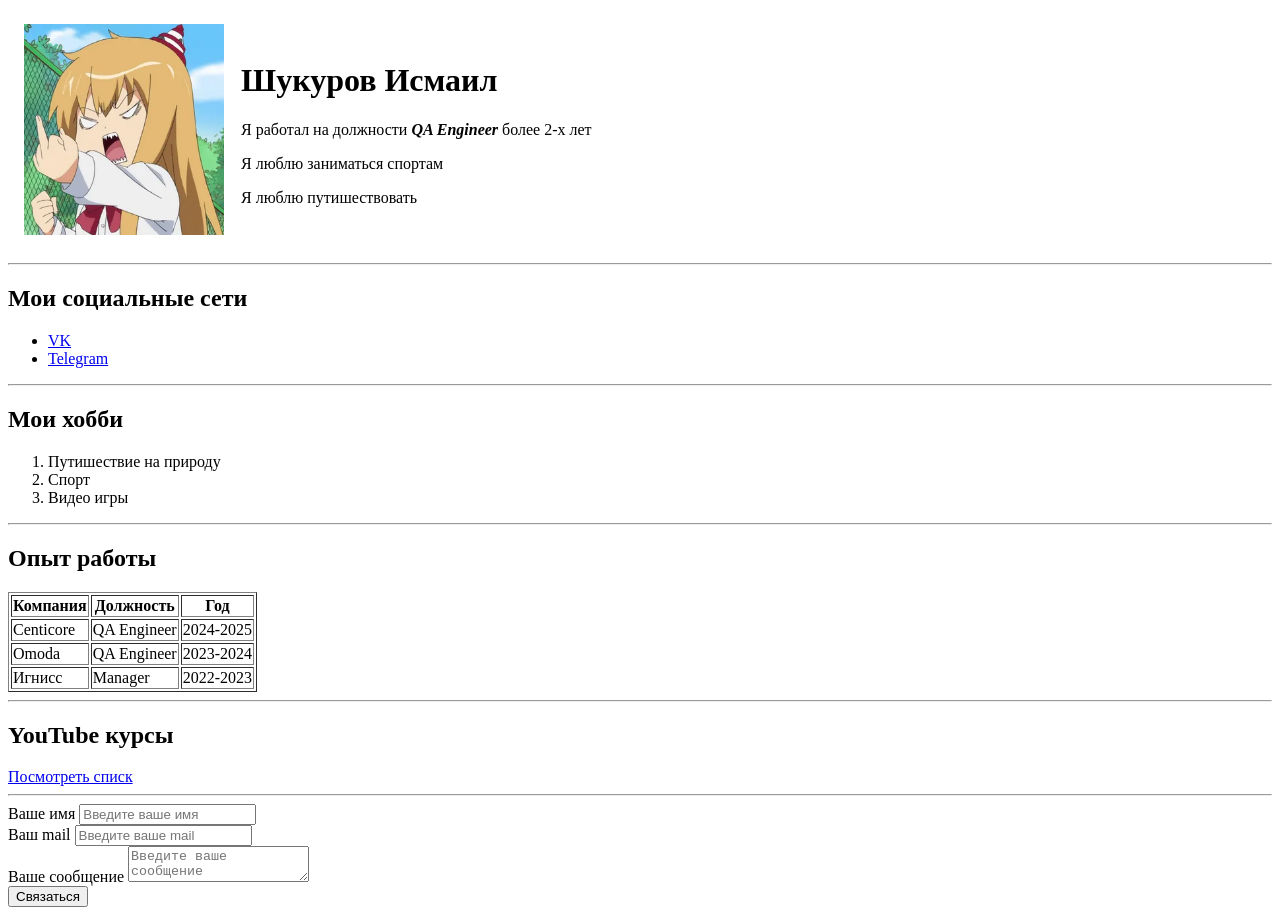
==== index.html @ 96632340 "Creqte CV" ====
<!DOCTYPE html>
<html>
    <head>
        <meta charset="UTF-8">
        <title>Shukurov CV</title>
    </head>
    <body>
      <table cellspacing="15">
        <tr>
          <td><img src="i.webp" width="200" alt="Проблемы с возпроизведением картинки"></td>
          <td>
            <h1>Шукуров Исмаил</h1>
            <p>Я работал на должности <em><strong>QA Engineer</strong></em> более 2-х лет</p>
            <p>Я люблю заниматься спортам</p>
            <p>Я люблю путишествовать</p></td>
        </tr>
      </table>
      <hr>
      <h2>Мои социальные сети</h2>
      <ul type="disc">
        <li><a target="_blank" href="https://vk.com/13veter13">VK</a></li>
        <li><a target="_blank" href="https://t.me/ismail_1313">Telegram</a></li>
      </ul>
      <hr>
      <h2>Мои хобби</h2>
      <ol>
        <li>Путишествие на природу</li>
        <li>Спорт</li>
        <li>Видео игры</li>
      </ol>
      <hr>
      <h2>Опыт работы</h2>
      <table border="1">
        <tr>
          <th>Компания</th>
          <th>Должность</th>
          <th>Год</th>
        </tr>
        <tr>
          <td>Centicore</td>
          <td>QA Engineer</td>
          <td>2024-2025</td>
        </tr>
        <tr>
          <td>Omoda</td>
          <td>QA Engineer</td>
          <td>2023-2024</td>
        </tr>
        <tr>
          <td>Игнисс</td>
          <td>Manager</td>
          <td>2022-2023</td>
        </tr>
      </table>
      
      <hr>
      <h2>YouTube курсы</h2>
      <a href="youtube.html">Посмотреть списк</a>
      <hr>
      <form action="/2024/Попытка_2/index.html">
        <label for="Name">Ваше имя</label>
        <input type="text" id="Name" placeholder="Введите ваше имя">
        <br>
        <label for="mail">Ваш mail</label>
        <input type="text" id="mail" placeholder="Введите ваше mail">
        <br>
        <label for="description">Ваше сообщение</label>
        <textarea id="description" placeholder="Введите ваше сообщение"></textarea>
        <br>
        <input type="submit" value="Связаться">
        
      </form>
    </body>
</html>
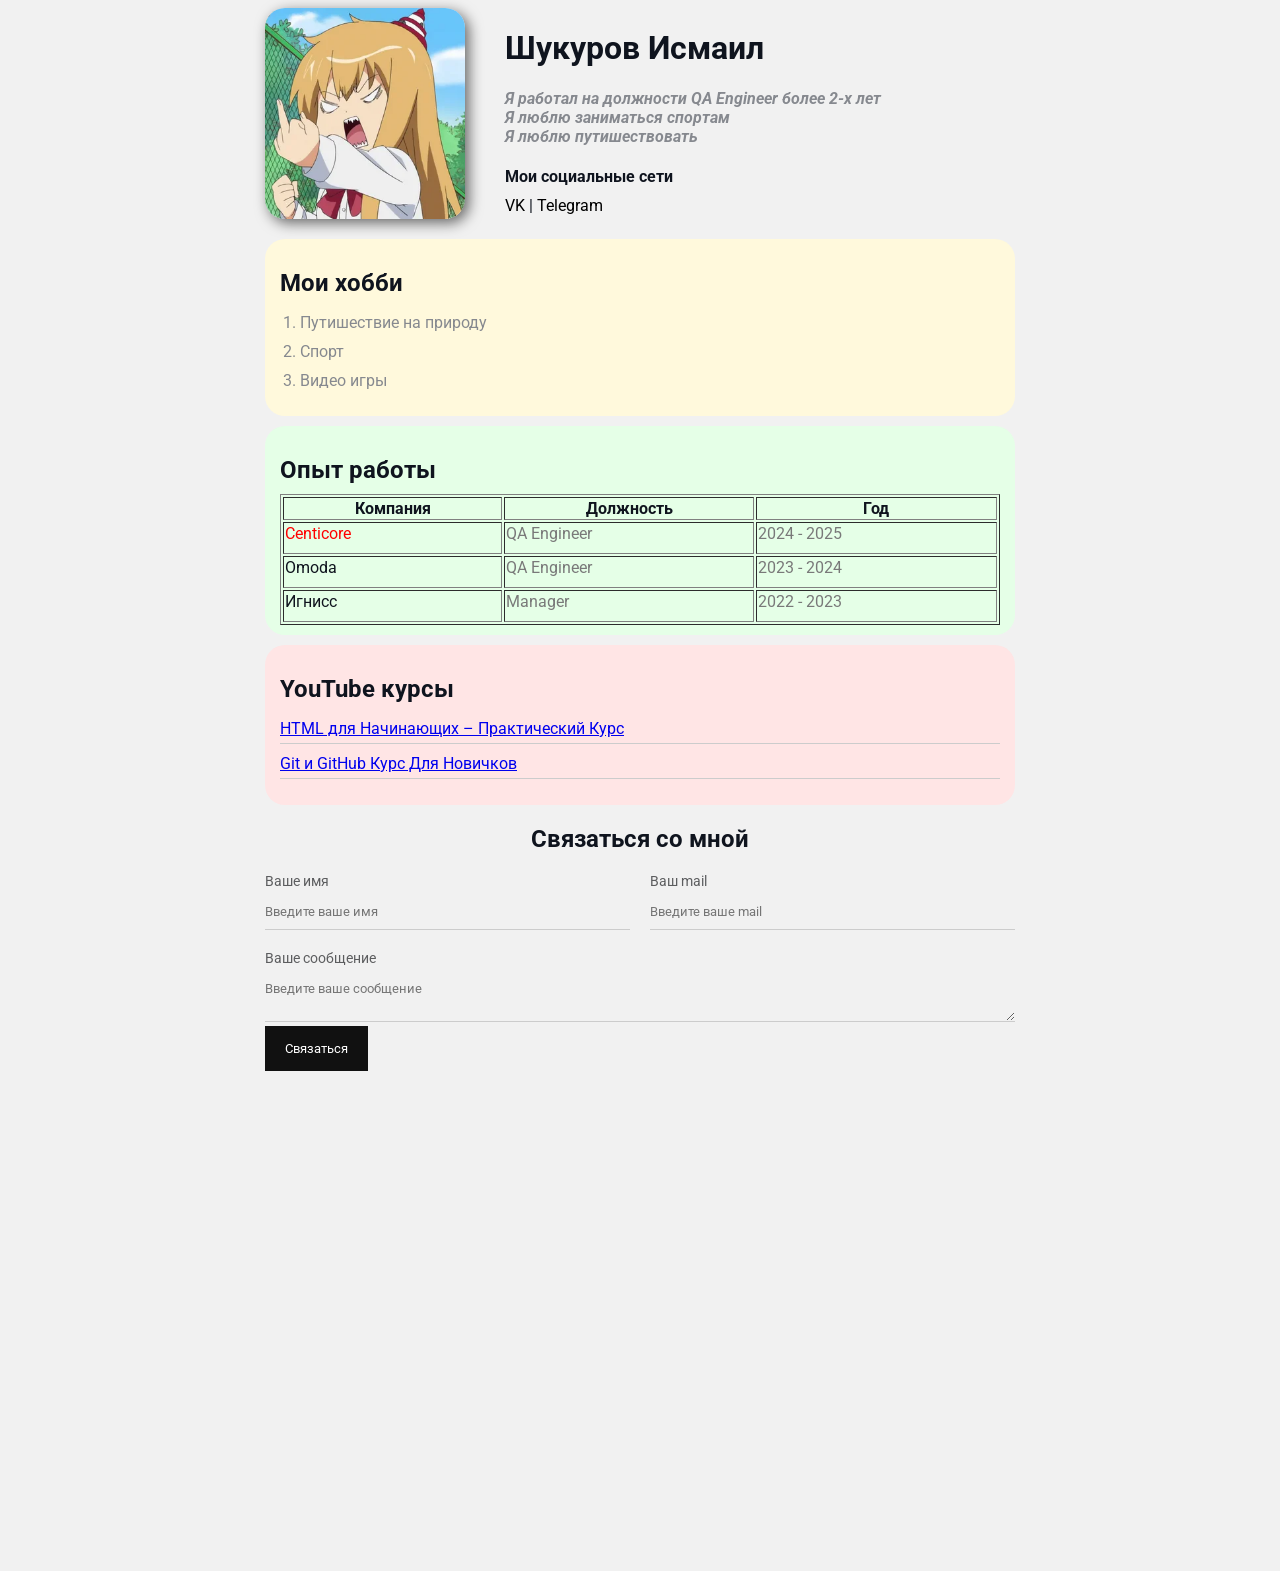
==== commit b3ef5830: "1 1" ====
--- a/index.html
+++ b/index.html
@@ -3,72 +3,92 @@
     <head>
         <meta charset="UTF-8">
         <title>Shukurov CV</title>
+        <link rel="stylesheet" href="styles.css">
     </head>
     <body>
-      <table cellspacing="15">
-        <tr>
-          <td><img src="i.webp" width="200" alt="Проблемы с возпроизведением картинки"></td>
-          <td>
+      <div class="conteniar">
+        <div class="info">
+          <img id="avatar" class="avatar" src="i.webp" alt="Проблемы с возпроизведением картинки">
+          <div class="info-text">
             <h1>Шукуров Исмаил</h1>
-            <p>Я работал на должности <em><strong>QA Engineer</strong></em> более 2-х лет</p>
+            <p>Я работал на должности <strong>QA Engineer</strong> более 2-х лет</p>
             <p>Я люблю заниматься спортам</p>
-            <p>Я люблю путишествовать</p></td>
-        </tr>
-      </table>
-      <hr>
-      <h2>Мои социальные сети</h2>
-      <ul type="disc">
-        <li><a target="_blank" href="https://vk.com/13veter13">VK</a></li>
-        <li><a target="_blank" href="https://t.me/ismail_1313">Telegram</a></li>
-      </ul>
-      <hr>
-      <h2>Мои хобби</h2>
-      <ol>
-        <li>Путишествие на природу</li>
-        <li>Спорт</li>
-        <li>Видео игры</li>
-      </ol>
-      <hr>
-      <h2>Опыт работы</h2>
-      <table border="1">
-        <tr>
-          <th>Компания</th>
-          <th>Должность</th>
-          <th>Год</th>
-        </tr>
-        <tr>
-          <td>Centicore</td>
-          <td>QA Engineer</td>
-          <td>2024-2025</td>
-        </tr>
-        <tr>
-          <td>Omoda</td>
-          <td>QA Engineer</td>
-          <td>2023-2024</td>
-        </tr>
-        <tr>
-          <td>Игнисс</td>
-          <td>Manager</td>
-          <td>2022-2023</td>
-        </tr>
-      </table>
-      
-      <hr>
-      <h2>YouTube курсы</h2>
-      <a href="youtube.html">Посмотреть списк</a>
-      <hr>
-      <form action="/2024/Попытка_2/index.html">
-        <label for="Name">Ваше имя</label>
-        <input type="text" id="Name" placeholder="Введите ваше имя">
-        <br>
-        <label for="mail">Ваш mail</label>
-        <input type="text" id="mail" placeholder="Введите ваше mail">
-        <br>
-        <label for="description">Ваше сообщение</label>
-        <textarea id="description" placeholder="Введите ваше сообщение"></textarea>
-        <br>
-        <input type="submit" value="Связаться">
-        
-      </form>
+            <p>Я люблю путишествовать</p>
+            <h4>Мои социальные сети</h4>
+              <a class="url" target="_blank" href="https://vk.com/13veter13">VK</a>
+              |
+              <a class="url" target="_blank" href="https://t.me/ismail_1313">Telegram</a>
+            </div>
+        </div>
+        <div class="card bg-yellow">
+          <h2>Мои хобби</h2>
+          <ol class="list">
+            <li>Путишествие на природу</li>
+            <li>Спорт</li>
+            <li>Видео игры</li>
+          </ol>
+        </div>
+        <div class="card bg-green">
+          <h2>Опыт работы</h2>
+          <table border="1" class="table">
+            <tr>
+              <th>Компания</th>
+              <th>Должность</th>
+              <th>Год</th>
+            </tr>
+            <tr class="temp">
+              <td><a class="centicore" target="_blank" href="https://centicore.ru/">Centicore</a></td>
+              <td>QA Engineer</td>
+              <td>2024 - 2025</td>
+            </tr>
+            <tr class="temp">
+              <td>Omoda</td>
+              <td>QA Engineer</td>
+              <td>2023 - 2024</td>
+            </tr>
+            <tr>
+              <td>Игнисс</td>
+              <td>Manager</td>
+              <td>2022 - 2023</td>
+            </tr>
+          </table>
+        </div>
+        <div class="card bg-red">
+          <h2>YouTube курсы</h2>
+          <ul class="link-list">
+            <li>
+              <a href="https://www.youtube.com/watch?v=DOEtVdkKwcU">HTML для Начинающих – Практический Курс</a>
+            </li>
+            <li>
+              <a href="https://www.youtube.com/watch?v=zZBiln_2FhM" target="_blank">Git и GitHub Курс Для Новичков</a>
+            </li>
+          </ul>
+        </div>
+        <div class="contact">
+        <h2>Связаться со мной</h2>
+          <form action="/2024/Попытка_2/index.html">
+            <div class="row">
+              <div class="form-group">
+                <label for="Name">Ваше имя</label>
+                <input type="text" id="Name" placeholder="Введите ваше имя">
+              </div>
+              <div class="form-group">
+                <label for="mail">Ваш mail</label>
+                <input type="text" id="mail" placeholder="Введите ваше mail">
+              </div>
+            </div>
+            <div class="form-group">
+              <label for="description">Ваше сообщение</label>
+              <textarea id="description" placeholder="Введите ваше сообщение"></textarea>
+            </div>
+          </div>
+            <input class="btn" type="submit" value="Связаться">
+          </form>
+          <div class="position">
+          <div class="box"></div>
+        </div>
+        </div>
+      </div>
+      <div style="margin-bottom: 500px;"></div>
     </body>
 </html>
--- a/styles.css
+++ b/styles.css
@@ -0,0 +1,231 @@
+@import url('https://fonts.googleapis.com/css2?family=Roboto&display=swap');
+
+/* * {
+  padding: 0;
+  margin: 0;
+} */
+body {
+  background-color: #f1f1f1;
+  color: #0f141e;
+
+  font-size: 16px;
+  font-weight: normal;
+  font-family: "Roboto", serif;
+}
+
+.url {
+  color: black;
+  text-decoration: none;
+}
+.centicore {
+  text-decoration: none;
+  color:red;
+  padding-top: 30px;
+}
+
+.centicore:visited {
+  color: black;
+}
+
+.centicore:hover {
+  color: blue;
+}
+
+.url:hover {
+  text-decoration: underline;
+}
+
+#avatar {
+  width: 200px;
+  border-radius: 20px;
+  box-shadow: 4px 4px 14px rgba(0, 0, 0, 0.578);
+}
+
+a:active {
+  color: blue;
+}
+
+a:visited {
+  color: gray;
+}
+
+.info-text {
+  margin-left: 40px;
+}
+
+.info-text h4 {
+  margin-bottom: 10px;
+}
+
+.info p{
+  color: #86898f;
+  margin: 0;
+  font-style: italic; 
+  font-weight: bold;
+  text-decoration: none;
+  /* text-transform: ; */
+  /* letter-spacing: 1px; */
+  /* word-spacing: 42px; */
+}
+
+.info {
+  margin-bottom: 20px;
+  display: flex;
+}
+
+@media (max-width: 700px) {
+  .info {
+    text-align: center;
+    display: block;
+  }
+}
+
+.conteniar {
+  max-width: 750px;
+  margin: auto;
+}
+
+.bg-yellow {
+  background: #fff9dc;  
+}
+
+.bg-green {
+  background: #e5ffe7;
+}
+
+.bg-red {
+  background: #ffe5e5;
+}
+
+.card {
+  padding: 10px 15px;
+  margin-bottom: 10px;
+  border-radius: 20px;
+}
+
+.card h2 {
+  margin-bottom: 10px;
+}
+
+.list {
+  padding: 0 20px;
+}
+
+.list li {
+  color: #86898f;
+  margin-bottom: 10px;
+}
+
+.table {
+  width: 100%;
+}
+
+.table td {
+  padding-bottom: 10px;
+}
+
+.table td:nth-child(2),
+.table td:nth-child(3) {
+  color: #797979;
+}
+
+.link-list {
+  list-style: none;
+  padding: 0;
+}
+.link-list li {
+  margin-bottom: 10px;
+  padding-bottom: 5px; 
+  border-bottom: 1px solid#ccc;
+}
+
+.contact h2 {
+  text-align: center;
+}
+
+.form-group label {
+  display: block;
+  font-size: 14px;
+  color: #5c5d5f;
+}
+
+.form-group input,
+.form-group textarea {
+  width: 100%;
+  box-sizing: border-box;
+  border: none;
+  background: transparent; 
+  border-bottom: 1px solid #ccc;
+  color: black;
+  padding: 15px 0 10px;
+  outline: none;
+  font-family: inherit;
+}
+
+.row {
+  display: flex;
+  margin-bottom: 20px;
+}
+
+.row > .form-group {
+  width: 50%;
+  margin-right: 20px;
+}
+
+.row > .form-group:last-child {
+  margin-right: 0;
+}
+
+.btn {
+  background: #111;
+  padding: 15px 20px;
+  color: #fff;
+  border: none;
+  font-family: inherit;
+  cursor: pointer;
+}
+
+.btn:hover {
+  opacity: 0,9;
+}
+
+/* .position {
+  position: relative;
+  border: 4px solid black;
+  margin-top: 40px;
+  padding: 300px;
+}
+
+.box {
+  position: fixed;
+  top: 0;
+  left: 0;
+  top: 150px;
+  bottom: 0px; 
+  width: 100%;
+  height: 50px;
+  background: lightcoral;
+} */
+
+
+
+
+/* .social {
+  background: green;
+   padding-top: 15px; 
+   padding-left: 5px; 
+  margin: 20px;
+
+  border: 5px solid green;
+  border-left-color: blue;
+
+}
+
+.box-model > div {
+  float: left;
+  background: black;
+  height: 200px;
+  border: 4px solid red;
+  width: 25%;
+  box-sizing: border-box;
+} */
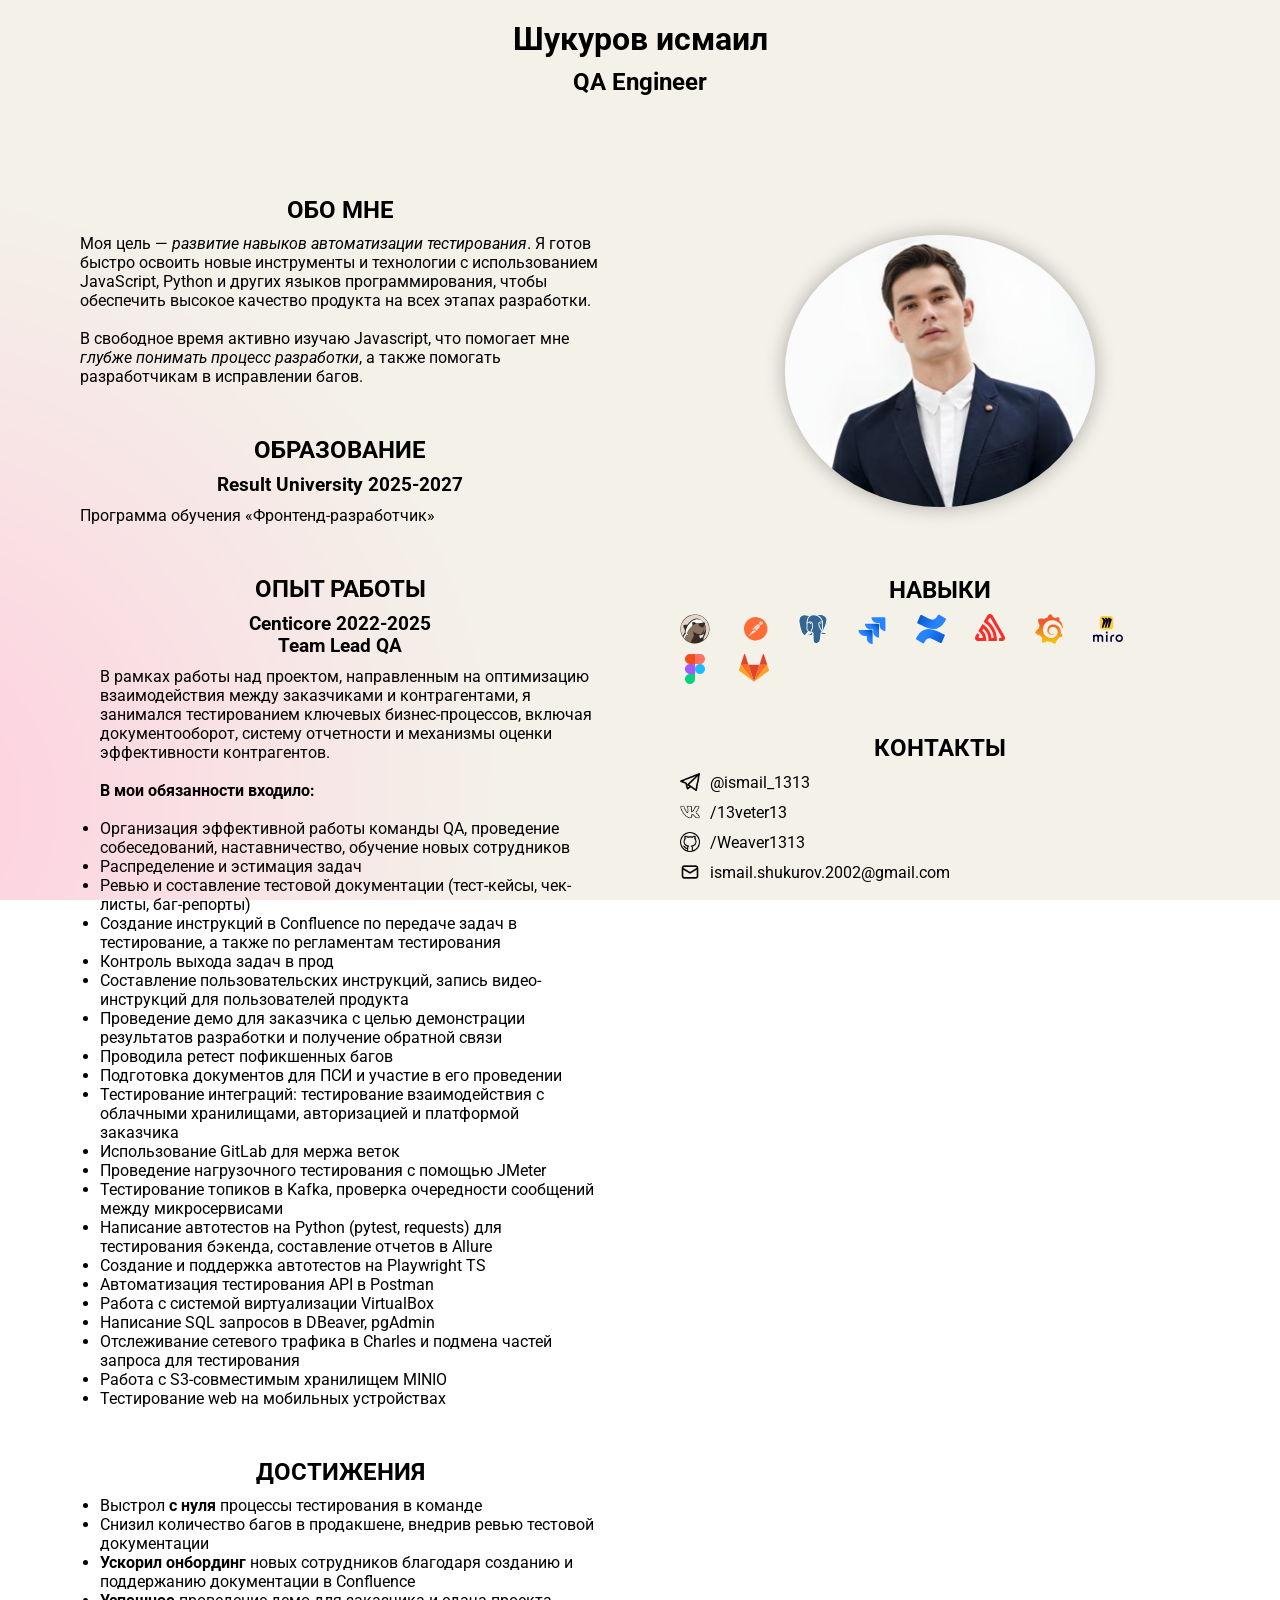
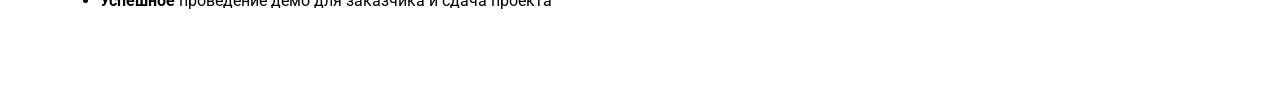
==== commit b1e70d9e: "Shukurov-CV" ====
--- a/index.html
+++ b/index.html
@@ -1,94 +1,164 @@
 <!DOCTYPE html>
-<html>
-    <head>
-        <meta charset="UTF-8">
-        <title>Shukurov CV</title>
-        <link rel="stylesheet" href="styles.css">
-    </head>
-    <body>
-      <div class="conteniar">
-        <div class="info">
-          <img id="avatar" class="avatar" src="i.webp" alt="Проблемы с возпроизведением картинки">
-          <div class="info-text">
-            <h1>Шукуров Исмаил</h1>
-            <p>Я работал на должности <strong>QA Engineer</strong> более 2-х лет</p>
-            <p>Я люблю заниматься спортам</p>
-            <p>Я люблю путишествовать</p>
-            <h4>Мои социальные сети</h4>
-              <a class="url" target="_blank" href="https://vk.com/13veter13">VK</a>
-              |
-              <a class="url" target="_blank" href="https://t.me/ismail_1313">Telegram</a>
-            </div>
-        </div>
-        <div class="card bg-yellow">
-          <h2>Мои хобби</h2>
-          <ol class="list">
-            <li>Путишествие на природу</li>
-            <li>Спорт</li>
-            <li>Видео игры</li>
-          </ol>
-        </div>
-        <div class="card bg-green">
-          <h2>Опыт работы</h2>
-          <table border="1" class="table">
-            <tr>
-              <th>Компания</th>
-              <th>Должность</th>
-              <th>Год</th>
-            </tr>
-            <tr class="temp">
-              <td><a class="centicore" target="_blank" href="https://centicore.ru/">Centicore</a></td>
-              <td>QA Engineer</td>
-              <td>2024 - 2025</td>
-            </tr>
-            <tr class="temp">
-              <td>Omoda</td>
-              <td>QA Engineer</td>
-              <td>2023 - 2024</td>
-            </tr>
-            <tr>
-              <td>Игнисс</td>
-              <td>Manager</td>
-              <td>2022 - 2023</td>
-            </tr>
-          </table>
-        </div>
-        <div class="card bg-red">
-          <h2>YouTube курсы</h2>
-          <ul class="link-list">
-            <li>
-              <a href="https://www.youtube.com/watch?v=DOEtVdkKwcU">HTML для Начинающих – Практический Курс</a>
-            </li>
-            <li>
-              <a href="https://www.youtube.com/watch?v=zZBiln_2FhM" target="_blank">Git и GitHub Курс Для Новичков</a>
-            </li>
-          </ul>
-        </div>
-        <div class="contact">
-        <h2>Связаться со мной</h2>
-          <form action="/2024/Попытка_2/index.html">
-            <div class="row">
-              <div class="form-group">
-                <label for="Name">Ваше имя</label>
-                <input type="text" id="Name" placeholder="Введите ваше имя">
-              </div>
-              <div class="form-group">
-                <label for="mail">Ваш mail</label>
-                <input type="text" id="mail" placeholder="Введите ваше mail">
-              </div>
-            </div>
-            <div class="form-group">
-              <label for="description">Ваше сообщение</label>
-              <textarea id="description" placeholder="Введите ваше сообщение"></textarea>
-            </div>
+<html lang="en">
+  <head>
+    <meta charset="UTF-8" />
+    <meta name="viewport" content="width=device-width, initial-scale=1.0" />
+    <title>Sokolova CV</title>
+    <link rel="stylesheet" href="style.css" />
+  </head>
+  <body>
+    <div class="container">
+      <header class="begin">
+        <h1>Шукуров исмаил</h1>
+        <h2>QA Engineer</h2>
+      </header>
+
+      <div class="main-content">
+        <section class="left-side">
+          <div class="about">
+            <h2>ОБО МНЕ</h2>
+            <p>
+              Моя цель — <i>развитие навыков автоматизации тестирования</i>. Я
+              готов быстро освоить новые инструменты и технологии с
+              использованием JavaScript, Python и других языков
+              программирования, чтобы обеспечить высокое качество продукта на
+              всех этапах разработки.
+            </p>
+            <br />
+            <p>
+              В свободное время активно изучаю Javascript, что помогает мне
+              <i>глубже понимать процесс разработки</i>, а также помогать
+              разработчикам в исправлении багов.
+            </p>
           </div>
-            <input class="btn" type="submit" value="Связаться">
-          </form>
-          <div class="position">
-          <div class="box"></div>
-        </div>
-        </div>
+
+          <div class="education">
+            <h2>ОБРАЗОВАНИЕ</h2>
+            <h3>Result University 2025-2027</h3>
+            <p>Программа обучения «Фронтенд-разработчик»</p>
+          </div>
+
+          <div class="experience">
+            <h2>ОПЫТ РАБОТЫ</h2>
+            <h3>
+              Centicore 2022-2025 <br />
+              Team Lead QA
+            </h3>
+            <ul>
+              <p>
+                В рамках работы над проектом, направленным на оптимизацию
+                взаимодействия между заказчиками и контрагентами, я занимался
+                тестированием ключевых бизнес-процессов, включая
+                документооборот, систему отчетности и механизмы оценки
+                эффективности контрагентов.
+              </p>
+              <br />
+              <p><b>В мои обязанности входило:</b></p>
+              <br />
+              <li>
+                Организация эффективной работы команды QA, проведение
+                собеседований, наставничество, обучение новых сотрудников
+              </li>
+              <li>Распределение и эстимация задач</li>
+              <li>
+                Ревью и составление тестовой документации (тест-кейсы,
+                чек-листы, баг-репорты)
+              </li>
+              <li>
+                Создание инструкций в Confluence по передаче задач в
+                тестирование, а также по регламентам тестирования
+              </li>
+              <li>Контроль выхода задач в прод</li>
+              <li>
+                Составление пользовательских инструкций, запись видео-инструкций
+                для пользователей продукта
+              </li>
+              <li>
+                Проведение демо для заказчика с целью демонстрации результатов
+                разработки и получение обратной связи
+              </li>
+              <li>Проводила ретест пофикшенных багов</li>
+              <li>Подготовка документов для ПСИ и участие в его проведении</li>
+              <li>
+                Тестирование интеграций: тестирование взаимодействия с облачными
+                хранилищами, авторизацией и платформой заказчика
+              </li>
+              <li>Использование GitLab для мержа веток</li>
+              <li>Проведение нагрузочного тестирования с помощью JMeter</li>
+              <li>
+                Тестирование топиков в Kafka, проверка очередности сообщений
+                между микросервисами
+              </li>
+              <li>
+                Написание автотестов на Python (pytest, requests) для
+                тестирования бэкенда, составление отчетов в Allure
+              </li>
+              <li>Создание и поддержка автотестов на Playwright TS</li>
+              <li>Автоматизация тестирования API в Postman</li>
+              <li>Работа с системой виртуализации VirtualBox</li>
+              <li>Написание SQL запросов в DBeaver, pgAdmin</li>
+              <li>
+                Отслеживание сетевого трафика в Charles и подмена частей запроса
+                для тестирования
+              </li>
+              <li>Работа с S3-совместимым хранилищем MINIO</li>
+              <li>Тестированиe web на мобильных устройствах</li>
+            </ul>
+          </div>
+
+          <div class="achievements">
+            <h2>ДОСТИЖЕНИЯ</h2>
+            <ul>
+              <li>Выстрол <b>с нуля</b> процессы тестирования в команде</li>
+              <li>
+                Снизил количество багов в продакшене, внедрив ревью тестовой
+                документации
+              </li>
+              <li>
+                <b>Ускорил онбординг</b> новых сотрудников благодаря созданию и
+                поддержанию документации в Confluence
+              </li>
+              <li>
+                <b>Успешное</b> проведение демо для заказчика и сдача проекта
+              </li>
+            </ul>
+          </div>
+        </section>
+
+        <section class="right-side">
+          <div class="myphoto">
+            <img src="me.png" alt="Моя фотка)" />
+          </div>
+
+          <div class="skills">
+            <h2>НАВЫКИ</h2>
+            <ul>
+              <li><img src="DBeaver.svg" alt="DBeaver" /></li>
+              <li><img src="postman.svg" alt="Postman" /></li>
+              <li><img src="postgresql.svg" alt="pgAdmin" /></li>
+              <li><img src="jira.svg" alt="Jira" /></li>
+              <li><img src="confluence.svg" alt="Confluence" /></li>
+              <li><img src="sentry.svg" alt="Sentry" /></li>
+              <li><img src="grafana.svg" alt="Grafana" /></li>
+              <li><img src="miro.svg" alt="Miro" /></li>
+              <li><img src="figma.svg" alt="Figma" /></li>
+              <li><img src="gitlab.svg" alt="Gitlab" /></li>
+            </ul>
+          </div>
+
+          <div class="contacts">
+            <h2>КОНТАКТЫ</h2>
+            <ul>
+              <li><img src="tg.png" alt="telegram" />@ismail_1313</li>
+              <li><img src="vk.png" alt="vk" />/13veter13</li>
+              <li><img src="github.png" alt="github" />/Weaver1313</li>
+              <li>
+                <img src="mail.png" alt="email" />ismail.shukurov.2002@gmail.com
+              </li>
+            </ul>
+          </div>
+        </section>
       </div>
-      <div style="margin-bottom: 500px;"></div>
-    </body>
-</html>+    </div>
+  </body>
+</html>
--- a/style.css
+++ b/style.css
@@ -0,0 +1,155 @@
+@import url('https://fonts.googleapis.com/css2?family=Arsenal:ital,wght@0,400;0,700;1,400;1,700&family=Jersey+15&family=Lobster&family=Montserrat+Alternates:ital,wght@0,100..900&family=Noto+Sans:ital,wght@0,100..900&family=Roboto&display=swap');
+@import url('https://fonts.googleapis.com/css2?family=Rubik+Wet+Paint&display=swap');
+
+* {
+  margin: 0;
+  padding: 0;
+  box-sizing: border-box;
+  font-family: 'Roboto', sans-serif;
+}
+
+body {
+  background-image: url(fon.png);
+  background-repeat: no-repeat;
+  background-position: center;
+  background-size: cover;
+  background-attachment: fixed;
+}
+
+.container {
+  max-width: 1200px;
+  margin: 0 auto;
+  display: flex;
+  flex-direction: column;
+  justify-content: center;
+  align-items: center;
+  padding: 20px;
+}
+
+.main-content {
+  display: flex;
+  width: 100%;
+  justify-content: space-between;
+  margin-top: 40px;
+}
+
+.left-side, .right-side {
+  flex: 1;
+  padding: 20px;
+}
+
+.left-side {
+  padding-right: 40px;
+  display: flex;
+  flex-direction: column;
+}
+
+.right-side {
+  padding-left: 40px;
+  display: flex;
+  flex-direction: column;
+}
+
+.begin {
+  text-align:center;
+  margin-bottom: 30px;
+}
+
+h1, h2, h3 {
+  color: #000; 
+  text-align: center;
+  margin-bottom: 10px;
+}
+
+.myphoto {
+  display: flex;
+  justify-content: center;
+  align-items: center;
+  height: 350px; 
+  margin-bottom: 30px;
+}
+
+.myphoto img {
+  max-width: 310px; 
+  height: auto;
+  border-radius: 50%;
+  box-shadow: 0 0px 20px rgba(0, 0, 0, 0.3); 
+}
+
+.skills ul, .contacts ul {
+  list-style-type: none; 
+  padding-left: 0;
+  margin-bottom: 10px;
+}
+
+.skills li {
+  display: inline-flex;
+  align-items: center;
+  margin-right: 15px; 
+  margin-bottom: 10px; 
+}
+
+.skills li img {
+  width: 30px; 
+  height: 30px;
+  margin-right: 10px;
+}
+
+.contacts li img {
+  width: 20px; 
+  height: 20px;
+  margin-right: 10px;
+}
+
+.contacts img {
+  width: 20px;
+  height: 20px;
+  margin-right: 10px;
+}
+
+.contacts li {
+  display: flex;
+  align-items: center;
+  margin-bottom: 10px;
+}
+
+h2, h3 {
+  margin-bottom: 10px;
+}
+
+ul {
+  padding-left: 20px;
+}
+
+.left-side .about, .left-side {
+  margin-bottom: 50px; 
+}
+
+.right-side .myphoto, .right-side, .right-side .skills, .right-side .contacts {
+  margin-bottom: 30px; 
+}
+
+.right-side .education {
+  margin-bottom: 50px; 
+}
+
+.left-side .experience {
+  margin-top: 50px; 
+}
+
+.left-side .achievements {
+  margin-top: 50px; 
+}
+
+@media (max-width: 768px) {
+  .main-content {
+    flex-direction: column;
+    align-items: center;
+  }
+
+  .left-side, .right-side {
+    width: 80%;
+    margin-bottom: 20px;
+  }
+}
+
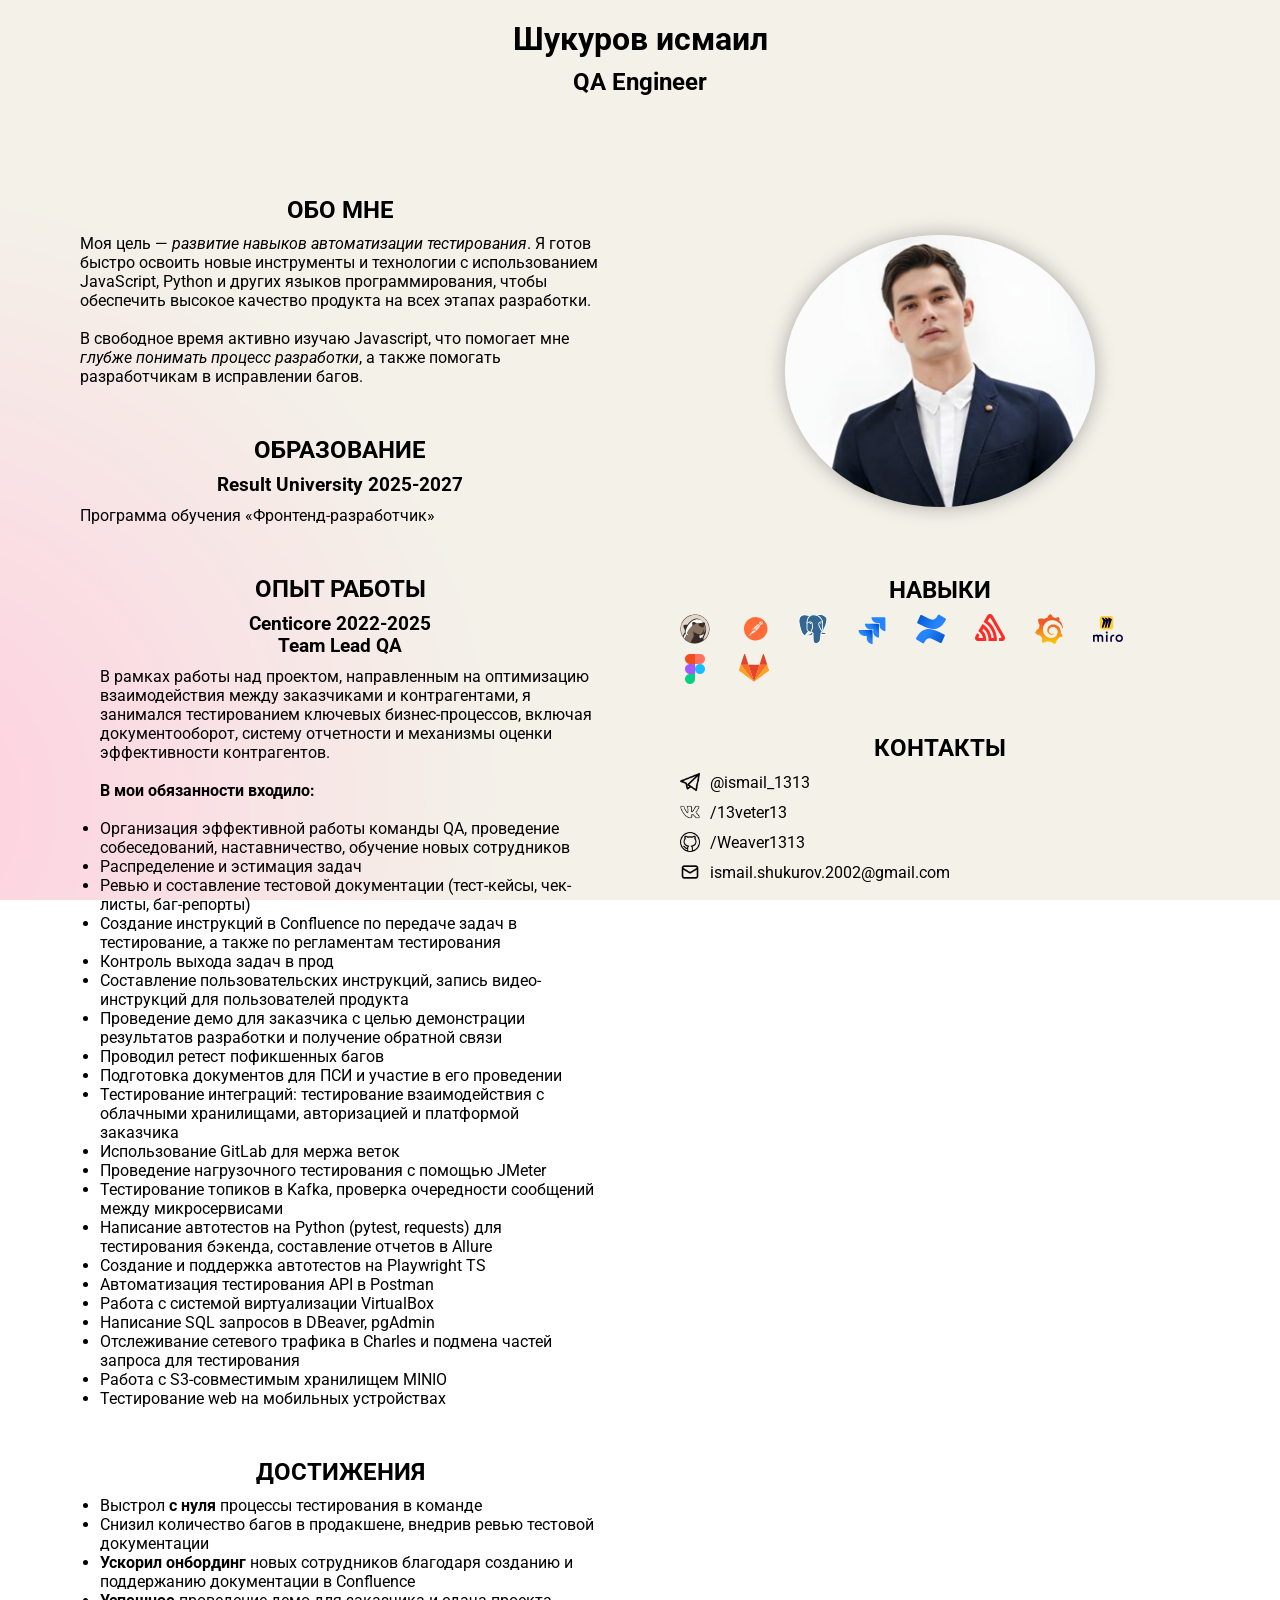
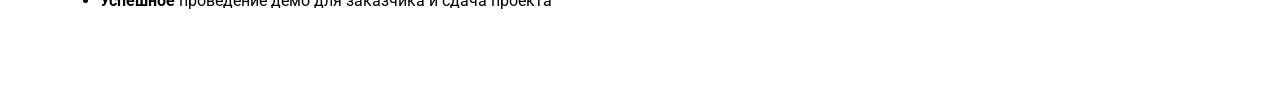
==== commit 780a4a2a: "v-0.1.2" ====
--- a/index.html
+++ b/index.html
@@ -77,7 +77,7 @@
                 Проведение демо для заказчика с целью демонстрации результатов
                 разработки и получение обратной связи
               </li>
-              <li>Проводила ретест пофикшенных багов</li>
+              <li>Проводил ретест пофикшенных багов</li>
               <li>Подготовка документов для ПСИ и участие в его проведении</li>
               <li>
                 Тестирование интеграций: тестирование взаимодействия с облачными
